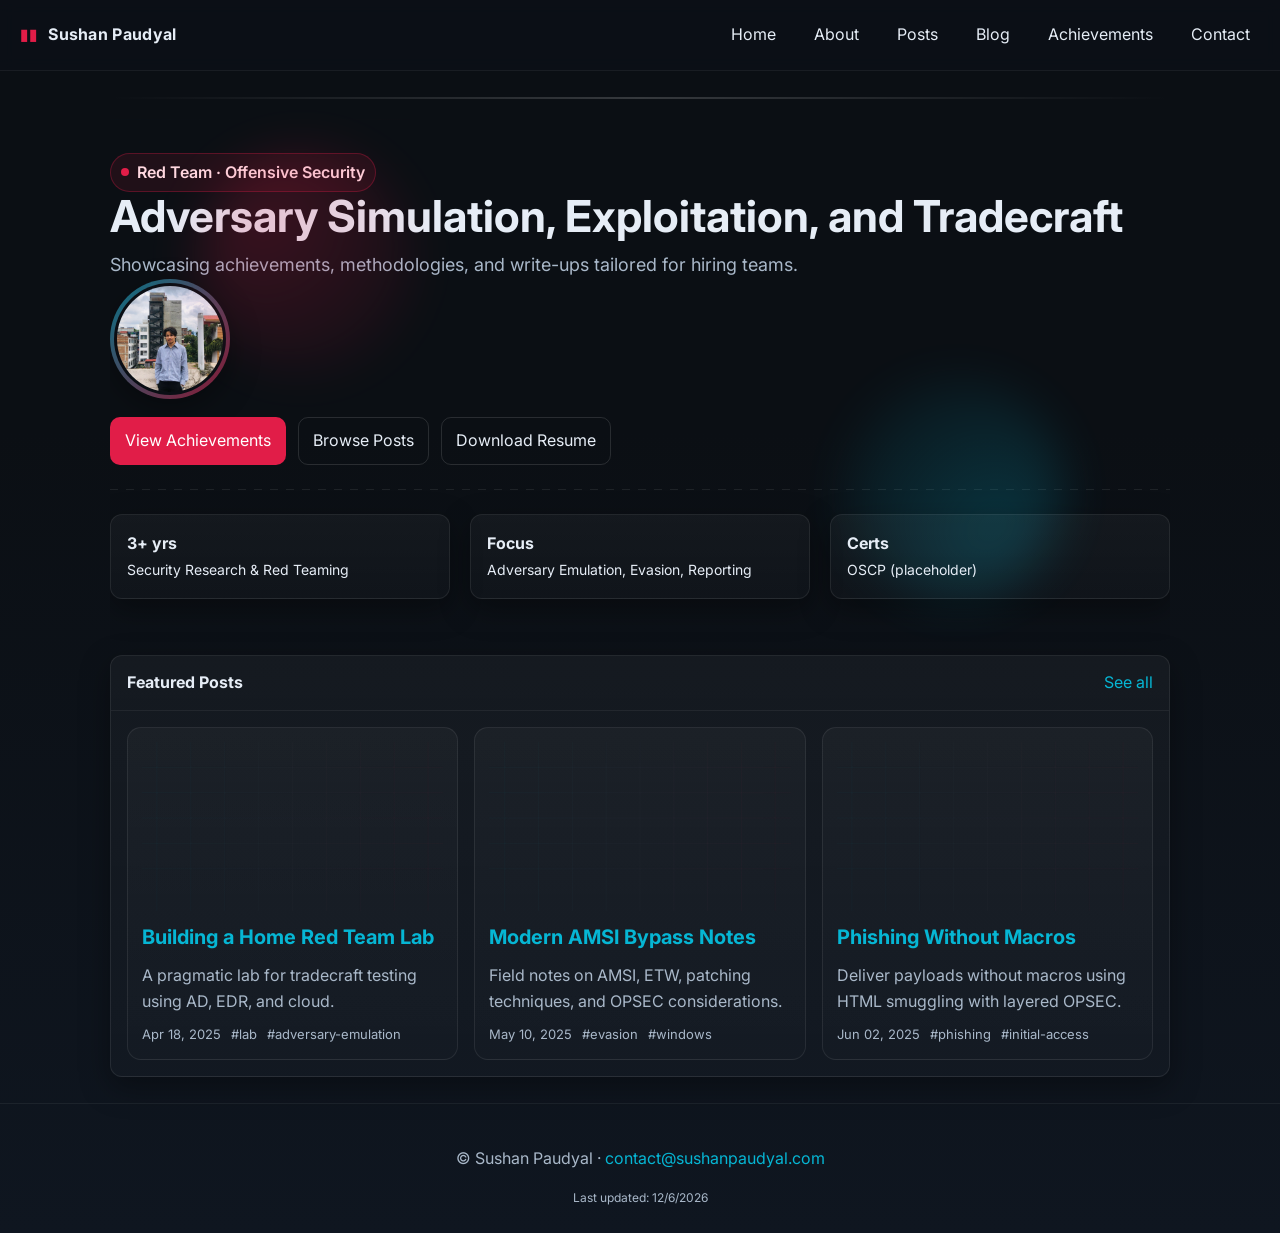
==== index.html @ bd6c6941 "Initial Website Commit" ====
<!DOCTYPE html>
<html lang="en">
<head>
    <meta charset="UTF-8">
    <meta name="viewport" content="width=device-width, initial-scale=1.0">
    <meta name="description" content="Red Teaming portfolio, blogs, and write-ups by a cybersecurity enthusiast.">
    <meta name="theme-color" content="#0b0f14">
    <title>Sushan Paudyal · Red Team Portfolio</title>
    <link rel="preconnect" href="https://fonts.googleapis.com">
    <link rel="preconnect" href="https://fonts.gstatic.com" crossorigin>
    <link href="https://fonts.googleapis.com/css2?family=Inter:wght@400;500;600;700&display=swap" rel="stylesheet">
    <link rel="stylesheet" href="assets/css/styles.css">
    <link rel="icon" href="/favicon.svg" type="image/svg+xml">
    <link rel="sitemap" type="application/xml" title="Sitemap" href="/sitemap.xml">
</head>
<body>
    <a href="#app" class="visually-hidden" style="position:absolute;left:-9999px;top:auto;width:1px;height:1px;overflow:hidden">Skip to content</a>
    <header class="site-header">
        <a href="index.html" class="brand" aria-label="Home">
            <span class="brand-mark">▮▮</span>
            <span class="brand-text">Sushan Paudyal</span>
        </a>
        <div style="display:flex;gap:10px;align-items:center">
            <button class="menu-toggle" aria-controls="site-nav" aria-expanded="false">Menu</button>
        </div>
        <nav id="site-nav" class="site-nav" aria-label="Primary">
            <a href="index.html">Home</a>
            <a href="about.html">About</a>
            <a href="page.html">Posts</a>
            <a href="blog.html">Blog</a>
            <a href="achievements.html">Achievements</a>
            <a href="contact.html">Contact</a>
        </nav>
    </header>

    <main id="app" tabindex="-1">
        <section class="container">
            <div class="hero reveal">
                <div class="visuals">
                    <img src="assets/img/hero-grid.svg" alt="decorative grid" style="position:absolute;inset:0;opacity:.25">
                    <span class="orb red" style="top:10%;left:8%"></span>
                    <span class="orb cyan" style="bottom:10%;right:10%"></span>
                    <span class="scanline" style="top:0"></span>
                </div>
                <span class="chip"><span class="dot"></span> Red Team · Offensive Security</span>
                <h1>Adversary Simulation, Exploitation, and Tradecraft</h1>
                <p>Showcasing achievements, methodologies, and write-ups tailored for hiring teams.</p>
                <div class="avatar" style="width:120px;height:120px"><img src="assets/img/picture.jpeg" alt="Portrait of Sushan Paudyal"></div>
                <div class="cta">
                    <a class="btn primary" href="achievements.html">View Achievements</a>
                    <a class="btn" href="page.html">Browse Posts</a>
                    <a class="btn" href="assets/resume/Sushan_Paudyal_Resume.pdf" download>Download Resume</a>
                </div>
                <div class="section-divider"></div>
                <div class="grid" style="grid-template-columns:repeat(3,minmax(0,1fr))">
                    <div class="panel reveal"><div class="panel-body"><strong>3+ yrs</strong><br><small>Security Research & Red Teaming</small></div></div>
                    <div class="panel reveal"><div class="panel-body"><strong>Focus</strong><br><small>Adversary Emulation, Evasion, Reporting</small></div></div>
                    <div class="panel reveal"><div class="panel-body"><strong>Certs</strong><br><small>OSCP (placeholder)</small></div></div>
                </div>
            </div>

            <div class="panel reveal">
                <div class="panel-head"><strong>Featured Posts</strong><a href="page.html">See all</a></div>
                <div class="panel-body">
                    <div class="cards">
                        <a class="card" href="#">
                            <img src="assets/img/hero-grid.svg" alt="post visual">
                            <h3>Building a Home Red Team Lab</h3>
                            <p>A pragmatic lab for tradecraft testing using AD, EDR, and cloud.</p>
                            <div class="meta"><span>Apr 18, 2025</span><span>#lab</span><span>#adversary-emulation</span></div>
                        </a>
                        <a class="card" href="#">
                            <img src="assets/img/hero-grid.svg" alt="post visual">
                            <h3>Modern AMSI Bypass Notes</h3>
                            <p>Field notes on AMSI, ETW, patching techniques, and OPSEC considerations.</p>
                            <div class="meta"><span>May 10, 2025</span><span>#evasion</span><span>#windows</span></div>
                        </a>
                        <a class="card" href="#">
                            <img src="assets/img/hero-grid.svg" alt="post visual">
                            <h3>Phishing Without Macros</h3>
                            <p>Deliver payloads without macros using HTML smuggling with layered OPSEC.</p>
                            <div class="meta"><span>Jun 02, 2025</span><span>#phishing</span><span>#initial-access</span></div>
                        </a>
                    </div>
                </div>
            </div>
        </section>
    </main>

    <footer class="site-footer">
        <p>© <span id="year"></span> Sushan Paudyal · <a href="mailto:contact@sushanpaudyal.com">contact@sushanpaudyal.com</a></p>
        <div class="footer-small">Last updated: <span id="lastUpdated"></span></div>
    </footer>

    <script defer src="assets/js/utils.js"></script>
    <script defer src="assets/js/theme.js"></script>
    <script defer src="assets/js/reveal.js"></script>
    <a href="#" id="backToTop" class="back-to-top btn">Back to top</a>
</body>
</html>
---- assets/css/styles.css ----
/* Base */
:root{--bg:#0b0f14;--panel:#0f1620;--panel-2:#121b26;--text:#e6edf6;--muted:#a9b8c9;--acc:#e11d48;--acc-2:#06b6d4;--ok:#22c55e;--warn:#f59e0b;--radius:12px;--shadow:0 10px 30px rgba(0,0,0,.35);--border-glow:0 0 0 1px rgba(6,182,212,.35), 0 0 14px rgba(6,182,212,.1)}
[data-theme="light"]{--bg:#f6f8fb;--panel:#ffffff;--panel-2:#f1f5f9;--text:#0b1220;--muted:#516174;--acc:#cc0f3a;--acc-2:#0ea5b7;--border-glow:0 0 0 1px rgba(14,165,183,.35), 0 0 14px rgba(14,165,183,.08)}
*{box-sizing:border-box}
html,body{margin:0;padding:0;background:linear-gradient(180deg,#0b0f14 0%,#0b0f14 35%,#0f1620 100%);color:var(--text);font-family:Inter,system-ui,-apple-system,Segoe UI,Roboto,Ubuntu,'Helvetica Neue',Arial,sans-serif;-webkit-font-smoothing:antialiased;-moz-osx-font-smoothing:grayscale}
a:focus,button:focus,input:focus,textarea:focus{outline:2px solid var(--acc-2);outline-offset:2px}
a{color:var(--acc-2);text-decoration:none}
a:hover{text-decoration:underline}
img{max-width:100%;display:block}
button{font:inherit}

/* Layout */
.site-header{position:sticky;top:0;z-index:10;display:flex;align-items:center;justify-content:space-between;gap:16px;padding:14px 20px;background:rgba(12,17,24,.7);backdrop-filter:saturate(140%) blur(8px);border-bottom:1px solid rgba(255,255,255,.06)}
.brand{display:flex;align-items:center;gap:10px;font-weight:700;letter-spacing:.3px}
.brand-mark{color:var(--acc)}
.brand-text{color:var(--text)}
.site-nav{display:flex;gap:18px}
.site-nav a{padding:8px 10px;border-radius:8px;color:var(--text)}
.site-nav a:hover{background:rgba(255,255,255,.06)}
.menu-toggle{display:none;color:var(--text);background:transparent;border:1px solid rgba(255,255,255,.12);border-radius:8px;padding:8px 10px}

.container{max-width:1100px;margin:0 auto;padding:26px 20px}
.grid{display:grid;gap:20px}

.hero{padding:56px 0;position:relative;overflow:hidden}
.hero h1{margin:0 0 10px;font-size:44px;line-height:1.1}
.hero p{margin:0;color:var(--muted);font-size:18px}

/* Animated hero visuals */
.hero .visuals{position:absolute;inset:0;pointer-events:none}
.orb{position:absolute;width:220px;height:220px;border-radius:50%;filter:blur(24px);opacity:.25;animation:float 9s ease-in-out infinite}
.orb.red{background:radial-gradient(circle at 30% 30%, rgba(225,29,72,.9), rgba(225,29,72,0))}
.orb.cyan{background:radial-gradient(circle at 70% 70%, rgba(6,182,212,.9), rgba(6,182,212,0));animation-duration:11s}
.scanline{position:absolute;left:0;right:0;height:2px;background:linear-gradient(90deg,transparent,rgba(255,255,255,.5),transparent);opacity:.35;animation:scan 3s linear infinite}
@keyframes float{0%,100%{transform:translateY(0)}50%{transform:translateY(-16px)}}
@keyframes scan{0%{transform:translateY(0)}100%{transform:translateY(100%)}}

.cta{display:flex;gap:12px;margin-top:18px}
.btn{display:inline-flex;align-items:center;gap:8px;padding:10px 14px;border-radius:10px;border:1px solid rgba(255,255,255,.12);color:var(--text)}
.btn.primary{background:var(--acc);border-color:transparent;color:#fff}

.panel{background:linear-gradient(180deg,rgba(255,255,255,.04),rgba(255,255,255,.02));border:1px solid rgba(255,255,255,.08);border-radius:var(--radius);box-shadow:var(--shadow)}
.panel:hover{box-shadow:var(--border-glow);transition:box-shadow .25s ease}
.panel .panel-head{display:flex;align-items:center;justify-content:space-between;padding:14px 16px;border-bottom:1px solid rgba(255,255,255,.06)}
.panel .panel-body{padding:16px}

.chip{display:inline-flex;align-items:center;gap:8px;padding:6px 10px;border-radius:999px;background:rgba(225,29,72,.1);border:1px solid rgba(225,29,72,.3);color:#ffd8e0;font-weight:600}
.chip .dot{width:8px;height:8px;border-radius:999px;background:var(--acc)}

.cards{display:grid;grid-template-columns:repeat(3,minmax(0,1fr));gap:16px}
.card{display:flex;flex-direction:column;gap:10px;padding:14px;border-radius:14px;background:linear-gradient(180deg,rgba(255,255,255,.03),rgba(255,255,255,.01));border:1px solid rgba(255,255,255,.08);overflow:hidden}
.card img{border-radius:10px;aspect-ratio:16/9;object-fit:cover;transform:scale(1);transition:transform .35s ease}
.card:hover img{transform:scale(1.05)}
.card h3{margin:0;font-size:20px}

/* Avatar */
.avatar{display:flex;align-items:center;justify-content:center;width:180px;height:180px;border-radius:999px;padding:4px;background:linear-gradient(135deg,rgba(6,182,212,.6),rgba(225,29,72,.6));box-shadow:0 10px 30px rgba(0,0,0,.35);margin-bottom:14px}
.avatar img{width:100%;height:100%;object-fit:cover;border-radius:999px;border:3px solid rgba(11,15,20,.9);background:#0b0f14}
.card h3{margin:0}
.card p{margin:0;color:var(--muted)}
.card .meta{display:flex;flex-wrap:wrap;gap:10px;color:var(--muted);font-size:13px}
.card:hover{transform:translateY(-2px);transition:transform .2s ease-out}

.search{position:relative}
.search input{width:100%;padding:12px 40px 12px 12px;border-radius:10px;border:1px solid rgba(255,255,255,.12);background:rgba(0,0,0,.25);color:var(--text)}
.search .icon{position:absolute;right:10px;top:50%;transform:translateY(-50%);color:var(--muted)}

.post{max-width:820px}
.post h1{margin:0 0 10px}
.post .post-meta{color:var(--muted)}
.post .post-content{line-height:1.7}
.post .post-content pre{overflow:auto;background:#0a0e13;border:1px solid rgba(255,255,255,.08);padding:12px;border-radius:10px}
.share{display:flex;gap:10px;flex-wrap:wrap}
.share a{display:inline-flex;align-items:center;gap:8px;padding:8px 10px;border:1px solid rgba(255,255,255,.12);border-radius:10px;color:var(--text)}
.share a:hover{background:rgba(255,255,255,.06)}

.contact form{display:grid;gap:12px}
.contact input,.contact textarea{width:100%;padding:12px;border-radius:10px;border:1px solid rgba(255,255,255,.12);background:rgba(0,0,0,.25);color:var(--text)}
.contact button{justify-self:start;background:var(--acc);border:none;color:white;padding:10px 14px;border-radius:10px}
.contact small{color:var(--muted)}

.site-footer{padding:26px 20px;color:var(--muted);text-align:center;border-top:1px solid rgba(255,255,255,.06)}
.footer-small{margin-top:6px;color:var(--muted);font-size:12px}

/* Typography scale */
body{font-size:16px;line-height:1.6}
h1{font-size:44px}
h2{font-size:32px}
h3{font-size:24px}
small{font-size:14px}

/* Dividers */
.section-divider{height:1px;margin:24px 0;background:repeating-linear-gradient(90deg,rgba(255,255,255,.08),rgba(255,255,255,.08) 8px,transparent 8px,transparent 16px)}

/* Theme toggle */
.theme-toggle{border:1px solid rgba(255,255,255,.12);background:transparent;color:var(--text);border-radius:999px;padding:6px 10px}

/* Reveal on scroll */
.reveal{opacity:0;transform:translateY(10px);transition:opacity .5s ease, transform .5s ease}
.reveal.in{opacity:1;transform:translateY(0)}

/* Back to top */
.back-to-top{position:fixed;right:18px;bottom:18px;z-index:20;display:none}
.back-to-top.show{display:inline-flex}
.back-to-top .btn{backdrop-filter:saturate(130%) blur(4px)}

/* Timeline */
.timeline{position:relative;padding-left:24px}
.timeline:before{content:"";position:absolute;left:10px;top:0;bottom:0;width:2px;background:rgba(255,255,255,.12)}
.timeline-item{position:relative;margin:0 0 16px}
.timeline-item:before{content:"";position:absolute;left:-2px;top:6px;width:10px;height:10px;border-radius:999px;background:var(--acc)}
.timeline-item h4{margin:0 0 4px}
.timeline-item small{color:var(--muted)}

/* Toolkit */
.toolkit{display:grid;grid-template-columns:repeat(6,minmax(0,1fr));gap:12px}
.tool{display:flex;flex-direction:column;align-items:center;gap:8px;padding:12px;border:1px solid rgba(255,255,255,.08);border-radius:12px;background:rgba(255,255,255,.02)}
.tool img{width:36px;height:36px}

/* Responsive */
@media (max-width: 900px){
  .cards{grid-template-columns:repeat(2,minmax(0,1fr))}
}
@media (max-width: 640px){
  .hero h1{font-size:32px}
  .site-nav{display:none;position:absolute;right:14px;top:56px;flex-direction:column;background:rgba(12,17,24,.95);padding:10px;border:1px solid rgba(255,255,255,.08);border-radius:10px}
  .site-nav.open{display:flex}
  .menu-toggle{display:inline-flex}
  .cards{grid-template-columns:1fr}
}
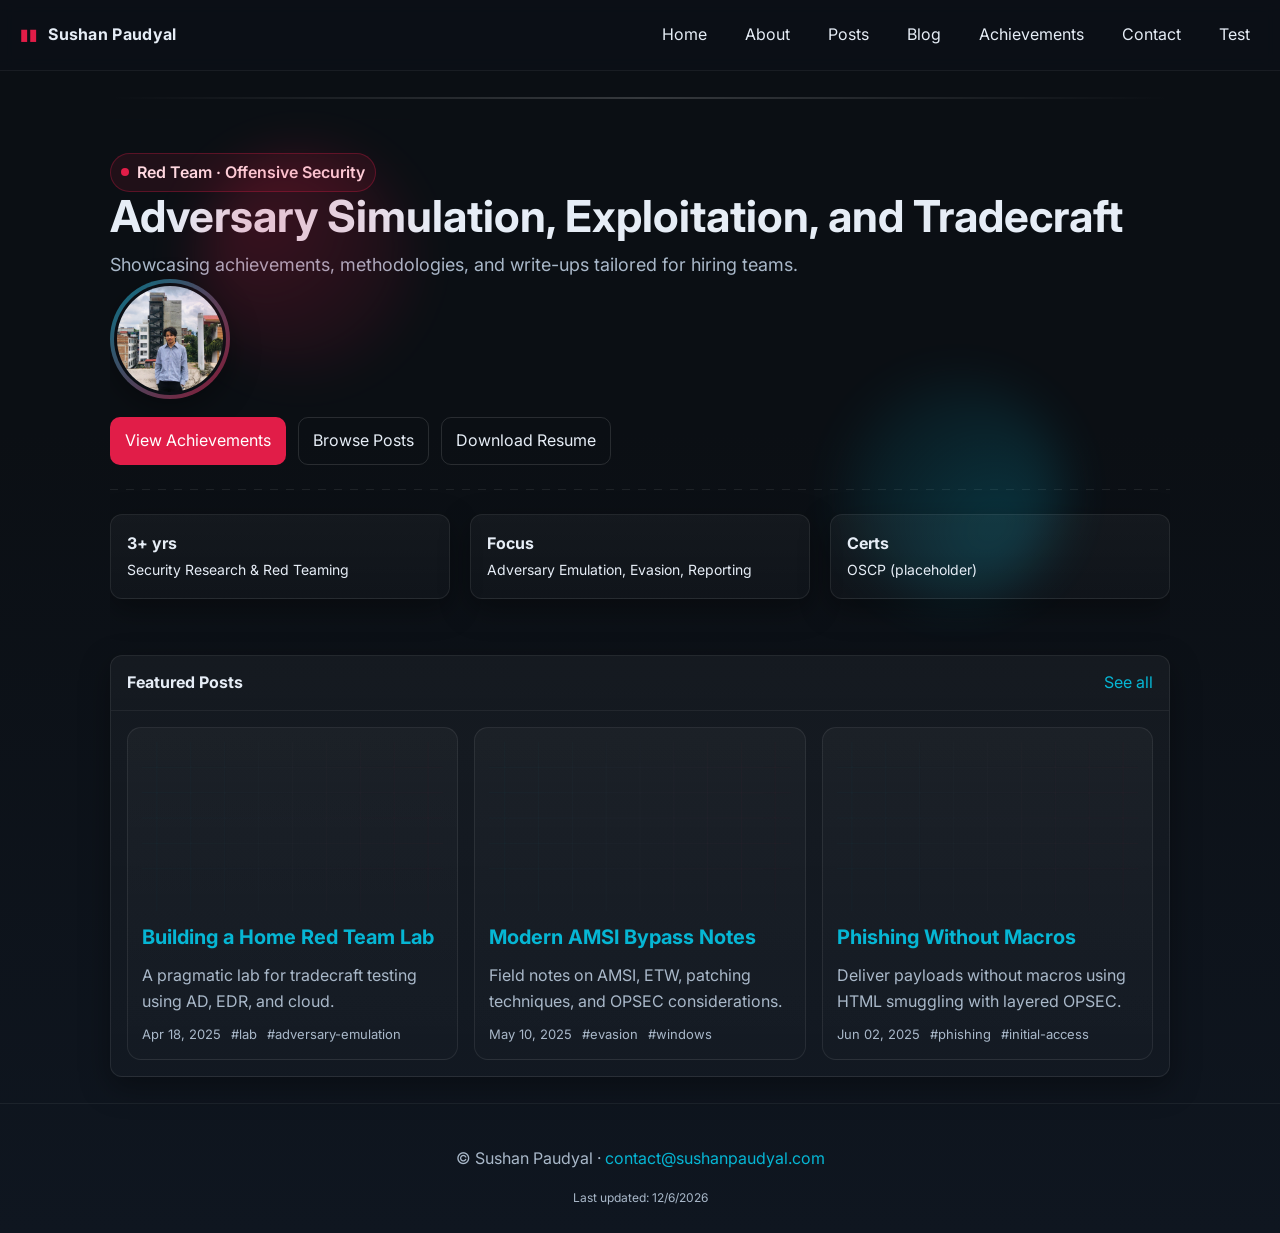
==== commit 42ecc6c0: "Add link to Test page in navigation" ====
--- a/index.html
+++ b/index.html
@@ -30,6 +30,7 @@
             <a href="blog.html">Blog</a>
             <a href="achievements.html">Achievements</a>
             <a href="contact.html">Contact</a>
+            <a href="test.html">Test</a>
         </nav>
     </header>
 
